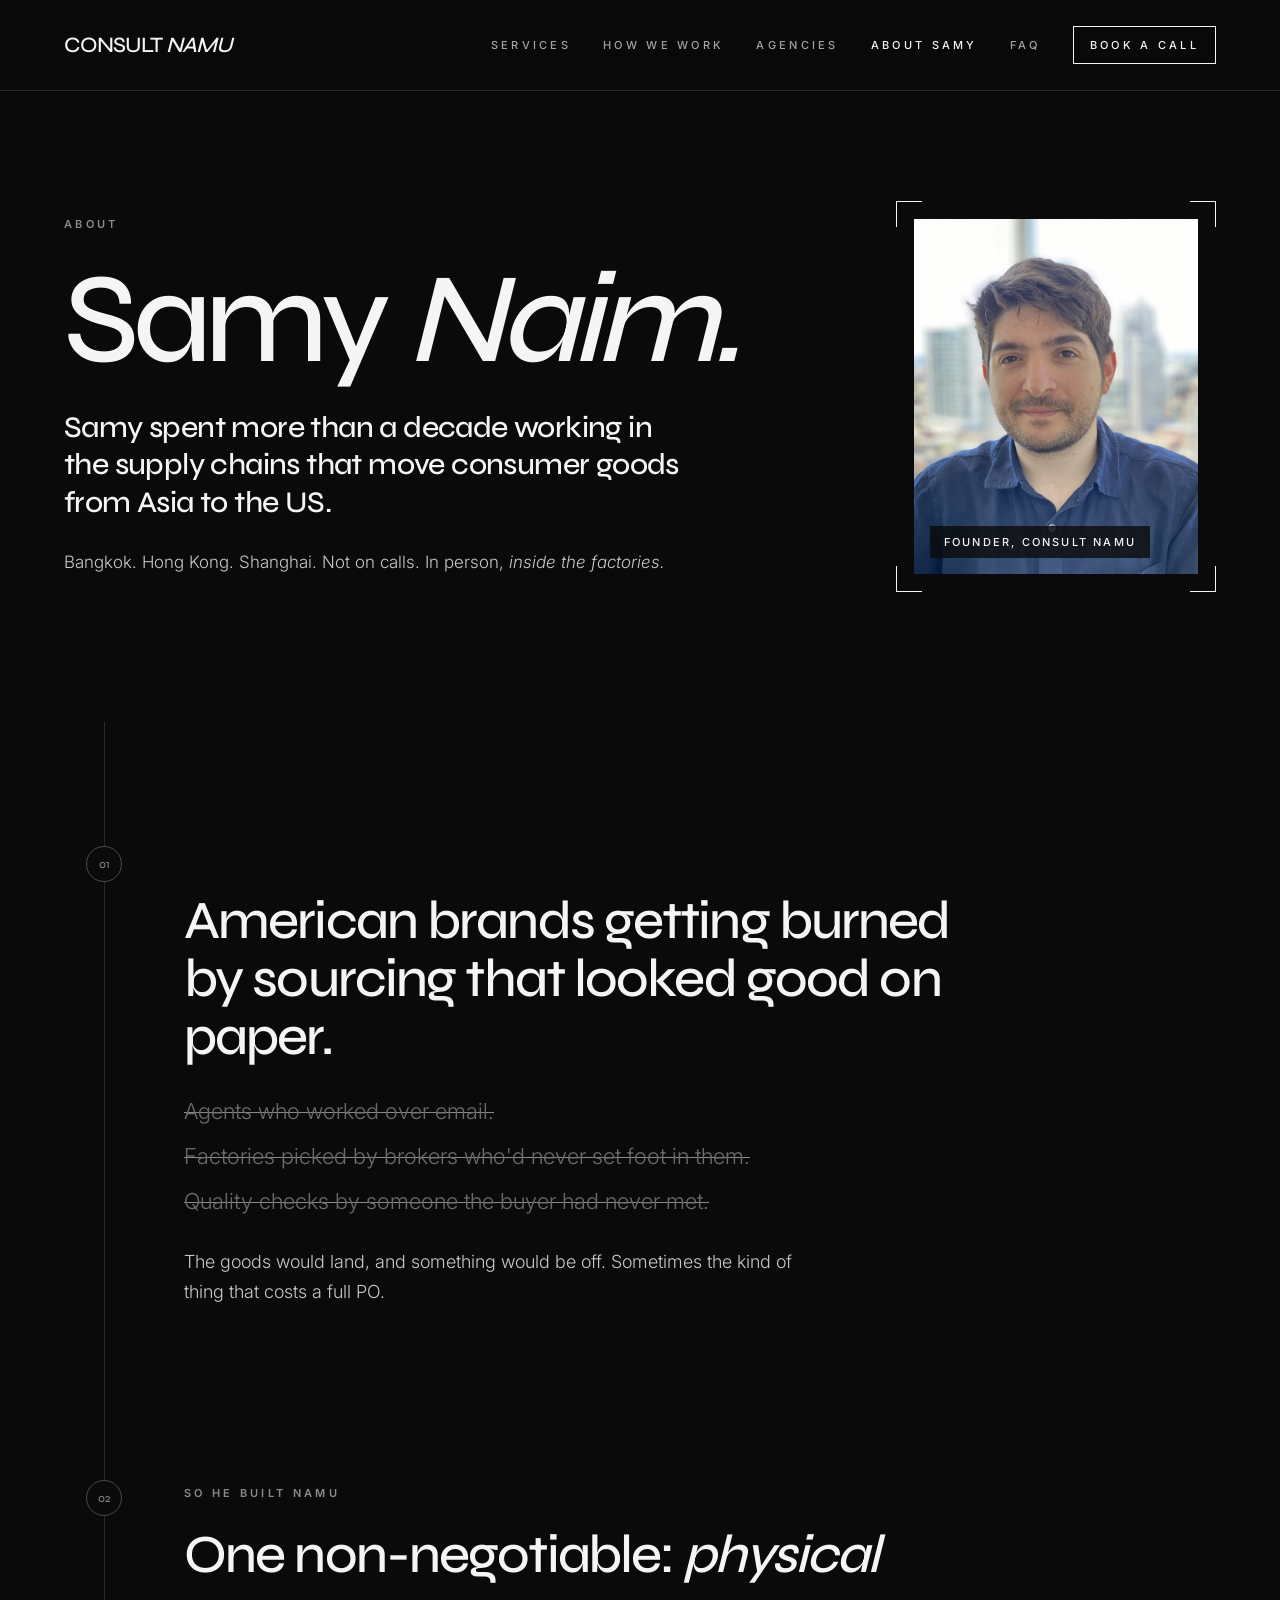
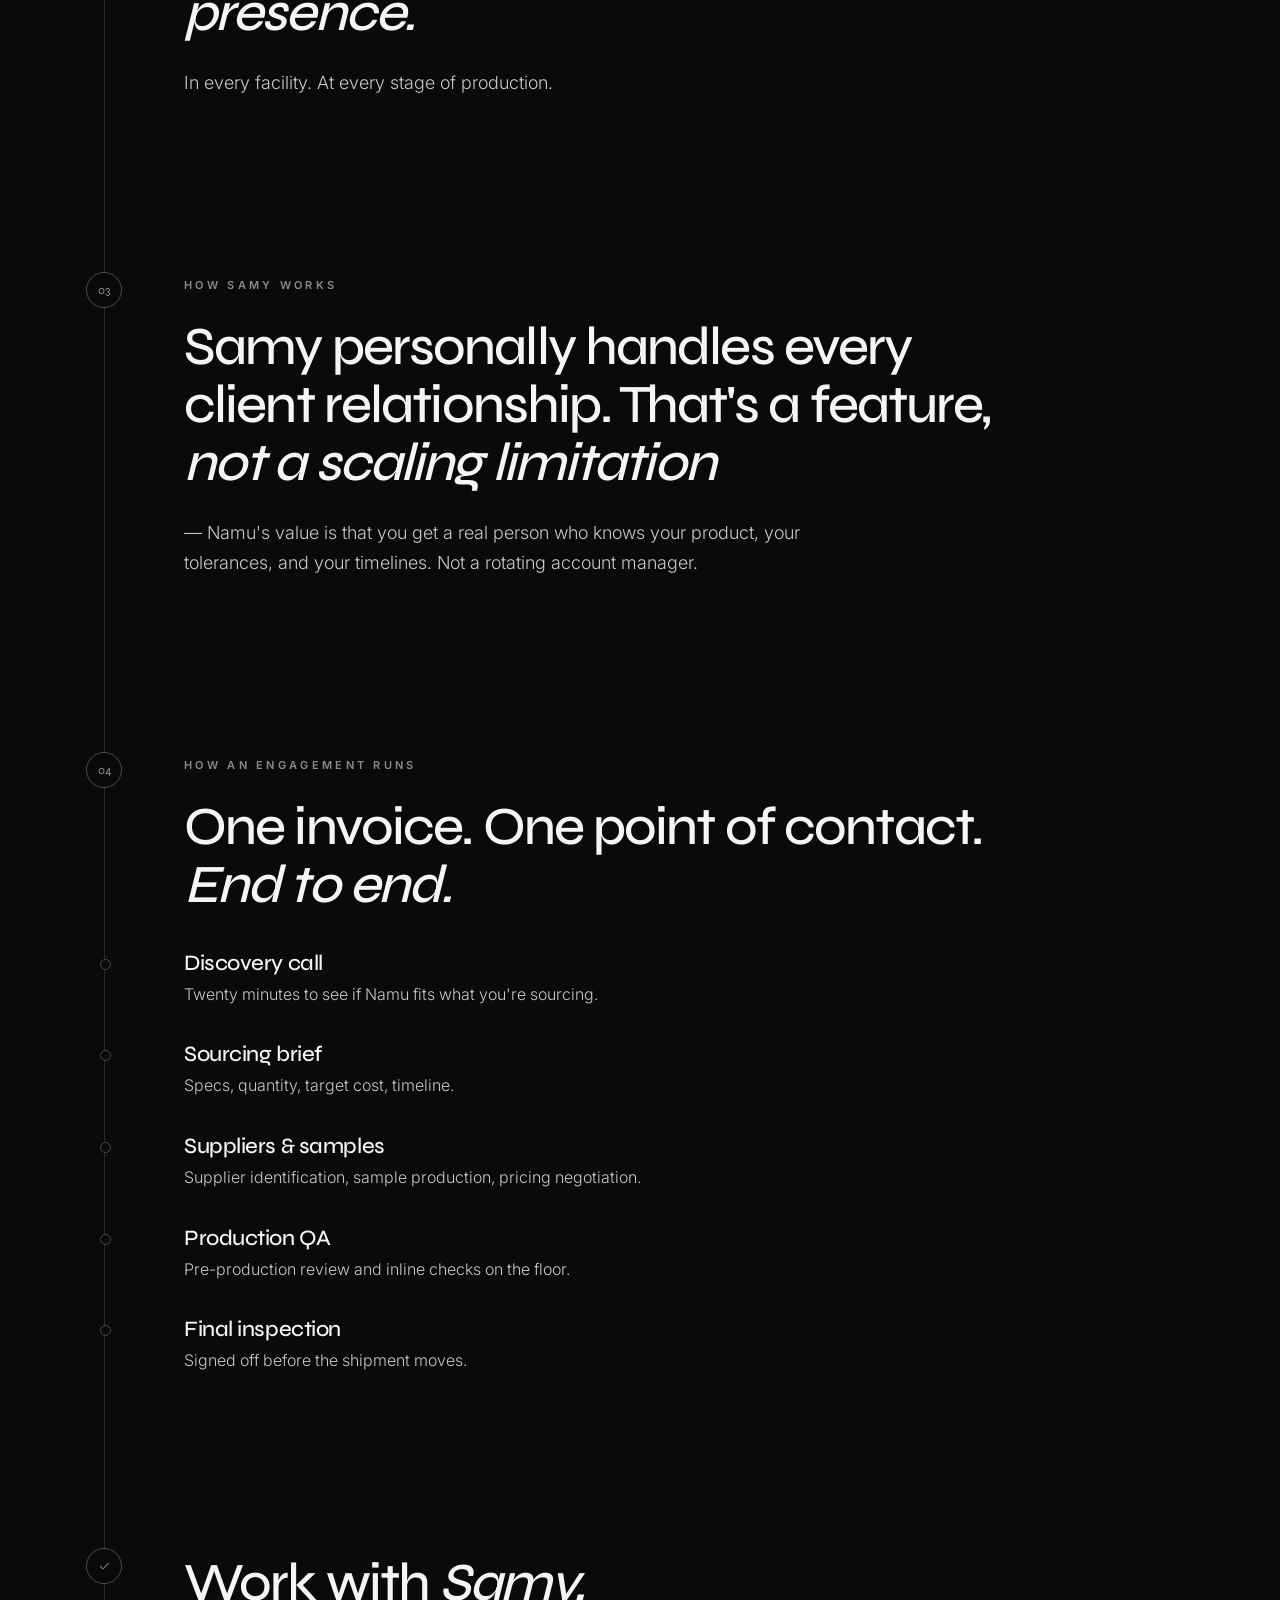
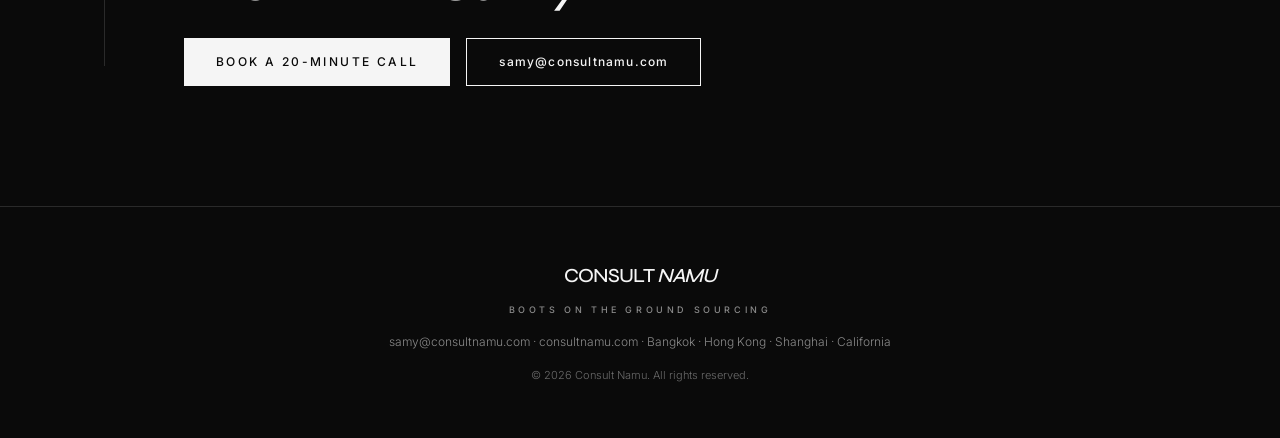
==== about.html @ dca49c27 "preview build from bcb2b54" ====
<!doctype html>
<html lang="en">
<head>
  <meta charset="utf-8">
  <meta name="viewport" content="width=device-width, initial-scale=1.0">
  <title>About Samy Naim | Consult Namu</title>
  <meta name="description" content="Samy Naim spent more than a decade in the supply chains that move consumer goods from Asia to the US. Meet the founder of Consult Namu.">
  <link rel="canonical" href="https://consultnamu.com/about.html">
  <meta name="robots" content="noindex, nofollow">
  <meta name="theme-color" content="#0A0A0A">
  <meta name="author" content="Consult Namu">

  <!-- Icons -->
  <link rel="icon" type="image/png" sizes="512x512" href="assets/favicon.png">
  <link rel="apple-touch-icon" href="assets/favicon.png">

  <!-- Social share preview (Facebook, LinkedIn, LINE, WhatsApp, X) -->
  <meta property="og:site_name" content="Consult Namu">
  <meta property="og:type" content="profile">
  <meta property="og:url" content="https://consultnamu.com/about.html">
  <meta property="og:title" content="About Samy Naim | Consult Namu">
  <meta property="og:description" content="Samy Naim spent more than a decade in the supply chains that move consumer goods from Asia to the US. Meet the founder of Consult Namu.">
  <meta property="og:image" content="https://consultnamu.com/assets/social-cover.png">
  <meta property="og:image:width" content="1200">
  <meta property="og:image:height" content="630">
  <meta property="og:image:alt" content="Consult Namu — boots on the ground sourcing">
  <meta property="og:locale" content="en_US">
  <meta name="twitter:card" content="summary_large_image">
  <meta name="twitter:title" content="About Samy Naim | Consult Namu">
  <meta name="twitter:description" content="Samy Naim spent more than a decade in the supply chains that move consumer goods from Asia to the US. Meet the founder of Consult Namu.">
  <meta name="twitter:image" content="https://consultnamu.com/assets/social-cover.png">

  <!-- Structured data for Google -->
  <script type="application/ld+json">
{
  "@context": "https://schema.org",
  "@graph": [
    {
      "@type": "Person",
      "@id": "https://consultnamu.com/about.html#samy",
      "name": "Samy Naim",
      "jobTitle": "Managing Director",
      "worksFor": {
        "@id": "https://consultnamu.com/#org"
      },
      "image": "https://consultnamu.com/assets/samy.jpeg",
      "email": "samy@consultnamu.com",
      "url": "https://consultnamu.com/about.html"
    },
    {
      "@type": "AboutPage",
      "url": "https://consultnamu.com/about.html",
      "name": "About Samy | Consult Namu",
      "mainEntity": {
        "@id": "https://consultnamu.com/about.html#samy"
      },
      "isPartOf": {
        "@id": "https://consultnamu.com/#site"
      }
    },
    {
      "@type": "BreadcrumbList",
      "itemListElement": [
        {
          "@type": "ListItem",
          "position": 1,
          "name": "Home",
          "item": "https://consultnamu.com/"
        },
        {
          "@type": "ListItem",
          "position": 2,
          "name": "About",
          "item": "https://consultnamu.com/about.html"
        }
      ]
    }
  ]
}
  </script>

  <!-- Brand fonts: Syne + Inter -->
  <link rel="preconnect" href="https://fonts.googleapis.com">
  <link rel="preconnect" href="https://fonts.gstatic.com" crossorigin>
  <link href="https://fonts.googleapis.com/css2?family=Inter:wght@300;400;500;600&family=Syne:wght@400;500;600;700&display=swap" rel="stylesheet">

  <link rel="stylesheet" href="styles.css?v=bcb2b54">
  <script>document.documentElement.classList.add("js")</script>
</head>
<body>

<!-- ===================== HEADER ===================== -->
<header class="header">
  <div class="wrap">
    <a href="index.html" class="wordmark">CONSULT <em>NAMU</em></a>
    <button class="nav-toggle" aria-expanded="false" aria-controls="mainNav" aria-label="Open menu"><span></span><span></span></button>
    <nav class="nav" id="mainNav" aria-label="Main">
      <a href="index.html#services">Services</a>
      <a href="how-we-work.html">How we work</a>
      <a href="index.html#agencies">Agencies</a>
      <a href="about.html" aria-current="page">About Samy</a>
      <a href="how-we-work.html#faq">FAQ</a>
      <a href="mailto:samy@consultnamu.com?subject=Call%20request" class="nav-cta">Book a call</a>
    </nav>
  </div>
</header>

<main>

<!-- ===================== WHO ===================== -->
<section class="wrap ab-hero">
  <div class="ab-hero-text">
    <div class="label reveal">About</div>
    <h1 class="ab-name reveal">Samy <em>Naim.</em></h1>
    <p class="ab-lede reveal">Samy spent more than a decade working in the supply chains that move consumer goods from Asia to the US.</p>
    <p class="ab-note reveal">Bangkok. Hong Kong. Shanghai. Not on calls. In person, <em>inside the factories.</em></p>
  </div>
  <figure class="ab-photo reveal">
    <i class="vf tl"></i><i class="vf tr"></i><i class="vf bl"></i><i class="vf br"></i>
    <img src="assets/samy.jpeg" alt="Samy, founder of Consult Namu">
    <figcaption>Founder, Consult Namu</figcaption>
  </figure>
</section>

<!-- ===================== THE STORY =====================
     One line runs down the page like a shipping route.
     Each chapter is a stop on it; the line fills as you scroll. -->
<div class="wrap story" id="story">
  <div class="story-line" aria-hidden="true"></div>

  <!-- 01 -->
  <article class="chapter">
    <span class="stop" aria-hidden="true">01</span>
    <div class="label reveal">What he kept seeing</div>
    <p class="ch-lead reveal">American brands getting burned by sourcing that looked good on paper.</p>
    <ul class="strike-list">
      <li class="reveal"><span>Agents who worked over email.</span></li>
      <li class="reveal"><span>Factories picked by brokers who'd never set foot in them.</span></li>
      <li class="reveal"><span>Quality checks by someone the buyer had never met.</span></li>
    </ul>
    <p class="ch-text reveal">The goods would land, and something would be off. Sometimes the kind of thing that costs a full PO.</p>
  </article>

  <!-- 02 -->
  <article class="chapter">
    <span class="stop" aria-hidden="true">02</span>
    <div class="label reveal">So he built Namu</div>
    <p class="ch-lead reveal">One non-negotiable: <em>physical presence.</em></p>
    <p class="ch-text reveal">In every facility. At every stage of production.</p>
  </article>

  <!-- 03: keep this wording exactly as written -->
  <article class="chapter">
    <span class="stop" aria-hidden="true">03</span>
    <div class="label reveal">How Samy works</div>
    <p class="ch-lead reveal">Samy personally handles every client relationship. That's a feature, <em>not a scaling limitation</em></p>
    <p class="ch-text reveal">— Namu's value is that you get a real person who knows your product, your tolerances, and your timelines. Not a rotating account manager.</p>
  </article>

  <!-- 04 -->
  <article class="chapter">
    <span class="stop" aria-hidden="true">04</span>
    <div class="label reveal">How an engagement runs</div>
    <p class="ch-lead reveal">One invoice. One point of contact. <em>End to end.</em></p>
    <ol class="mini-stops">
      <li class="reveal"><h3>Discovery call</h3><p>Twenty minutes to see if Namu fits what you're sourcing.</p></li>
      <li class="reveal"><h3>Sourcing brief</h3><p>Specs, quantity, target cost, timeline.</p></li>
      <li class="reveal"><h3>Suppliers &amp; samples</h3><p>Supplier identification, sample production, pricing negotiation.</p></li>
      <li class="reveal"><h3>Production QA</h3><p>Pre-production review and inline checks on the floor.</p></li>
      <li class="reveal"><h3>Final inspection</h3><p>Signed off before the shipment moves.</p></li>
    </ol>
  </article>

  <!-- Last stop -->
  <article class="chapter chapter-end" id="contact">
    <span class="stop stop-end" aria-hidden="true">✓</span>
    <p class="ch-lead reveal">Work with <em>Samy.</em></p>
    <div class="buttons reveal">
      <a href="mailto:samy@consultnamu.com?subject=Call%20request%20(About%20page)" class="btn btn-solid">Book a 20-minute call</a>
      <a href="mailto:samy@consultnamu.com?subject=Website%20inquiry" class="btn btn-outline btn-email">samy@consultnamu.com</a>
    </div>
  </article>
</div>

</main>

<!-- ===================== FOOTER ===================== -->
<footer class="footer">
  <div class="wrap">
    <div class="wordmark">CONSULT <em>NAMU</em></div>
    <div class="tagline">Boots on the ground sourcing</div>
    <div class="info">samy@consultnamu.com · consultnamu.com · Bangkok · Hong Kong · Shanghai · California</div>
    <div class="copy">© 2026 Consult Namu. All rights reserved.</div>
  </div>
</footer>

<script src="interactions.js?v=bcb2b54" defer></script>
<script>
(function(){var b=document.querySelector('.nav-toggle'),h=document.querySelector('.header');if(!b)return;
b.addEventListener('click',function(){var o=h.classList.toggle('menu-open');b.setAttribute('aria-expanded',o);b.setAttribute('aria-label',o?'Close menu':'Open menu');document.body.style.overflow=o?'hidden':'';});
document.querySelectorAll('#mainNav a').forEach(function(a){a.addEventListener('click',function(){h.classList.remove('menu-open');document.body.style.overflow='';});});})();
</script>
</body>
</html>
---- styles.css ----
/* =========================================================
   CONSULT NAMU — shared styles for index.html and about.html
   Colors and fonts are the brand. Please don't change them.
   ========================================================= */

/* ---------- Brand colors ---------- */
:root {
  --black: #0A0A0A;      /* page background */
  --white: #F5F5F5;      /* headings, buttons */
  --body: #C8C8C8;       /* paragraph text */
  --muted: #8A8A8A;      /* small labels */
  --faint: #6B6B6B;      /* numbers, placeholders */
  --line: #2A2A2A;       /* thin divider lines */
  --max: 1200px;         /* content width */
}

/* ---------- Base ---------- */
* { box-sizing: border-box; }
html { scroll-behavior: smooth; }
body { margin: 0; background: var(--black); color: var(--white); font-family: 'Inter', sans-serif; font-weight: 300; -webkit-font-smoothing: antialiased; }
a { color: var(--white); }
img { max-width: 100%; display: block; }
h1, h2, h3 { margin: 0; font-family: 'Syne', sans-serif; font-weight: 500; }
p { margin: 0; }

.wrap { max-width: var(--max); margin: 0 auto; padding-left: 24px; padding-right: 24px; }
.section { border-top: 1px solid var(--line); }
section[id] { scroll-margin-top: 90px; }

.label { font-size: 11px; font-weight: 600; letter-spacing: 0.3em; text-transform: uppercase; color: var(--muted); }
.h2 { font-size: clamp(32px, 4vw, 52px); line-height: 1.1; letter-spacing: -0.03em; }
.h2-sm { font-size: clamp(28px, 3vw, 40px); line-height: 1.1; letter-spacing: -0.03em; }
.text { font-size: 17px; line-height: 1.7; color: var(--body); }

/* Fade-in on scroll (only when JavaScript runs) */
.js .reveal { opacity: 0; transform: translateY(24px); transition: opacity .8s ease, transform .8s cubic-bezier(.2,.7,.2,1); }
.js .reveal.in { opacity: 1; transform: none; }

/* ---------- Wordmark: CONSULT NAMU (NAMU in italics) ---------- */
.wordmark { font-family: 'Syne', sans-serif; font-weight: 500; font-size: 22px; letter-spacing: -0.05em; text-decoration: none; color: var(--white); }

/* ---------- Header (stays on top, hides while scrolling down) ---------- */
.header { position: sticky; top: 0; z-index: 50; border-bottom: 1px solid var(--line); background: rgba(10,10,10,.82); -webkit-backdrop-filter: blur(12px); backdrop-filter: blur(12px); transition: transform .35s ease; }
.header.hide { transform: translateY(-100%); }
.header .wrap { padding-top: 26px; padding-bottom: 26px; display: flex; flex-wrap: wrap; align-items: center; justify-content: space-between; gap: 20px; }
.nav { display: flex; flex-wrap: wrap; gap: 32px; }
.nav a { font-size: 11px; font-weight: 500; letter-spacing: 0.3em; text-transform: uppercase; text-decoration: none; color: #A3A3A3; }
.nav a:hover, .nav a[aria-current="page"] { color: var(--white); }

/* ---------- Buttons ---------- */
.buttons { display: flex; flex-wrap: wrap; gap: 16px; }
.btn { display: inline-flex; align-items: center; justify-content: center; min-height: 48px; padding: 0 32px; font-size: 12px; font-weight: 500; letter-spacing: 0.2em; text-transform: uppercase; text-decoration: none; transition: opacity .2s, background .2s, color .2s; }
.btn:hover { opacity: .85; }
.btn-solid { background: var(--white); color: var(--black); }
.btn-outline { border: 1px solid var(--white); color: var(--white); }
.btn-email { letter-spacing: 0.1em; text-transform: none; }

/* =========================================================
   HOMEPAGE
   ========================================================= */

/* ---------- 1. Hero + 3D globe (globe.js) ---------- */
.hero { position: relative; overflow: hidden; min-height: calc(100svh - 82px); display: flex; }
.hero-inner { position: relative; z-index: 1; width: 100%; display: flex; flex-direction: column; justify-content: center; padding-top: 80px; padding-bottom: 48px; pointer-events: none; }
.hero-inner a { pointer-events: auto; }
.hero-text { max-width: 560px; display: flex; flex-direction: column; gap: 28px; margin: auto 0; }
.hero h1 { font-size: clamp(52px, 7vw, 100px); line-height: .98; letter-spacing: -0.045em; }
.hero p { font-size: 18px; line-height: 1.6; color: var(--body); max-width: 460px; }
.route { margin-top: 48px; font-size: 11px; font-weight: 500; letter-spacing: .25em; text-transform: uppercase; color: var(--muted); }
.route span { color: var(--faint); padding: 0 6px; }
.route b { font-weight: inherit; white-space: nowrap; }

.globe { position: absolute; top: 50%; right: -6vw; width: min(64vw, 900px); aspect-ratio: 1; transform: translateY(-50%); cursor: grab; opacity: 0; transition: opacity 1.4s ease .2s; }
.globe.ready { opacity: 1; }
.globe.grabbing { cursor: grabbing; }
.globe canvas { width: 100% !important; height: 100% !important; display: block; }
.globe-labels { position: absolute; inset: 0; pointer-events: none; }
.globe-labels span.at-l { padding: 0 12px 0 0; }
.globe-labels span.at-t, .globe-labels span.at-b { padding: 0; }
.globe-labels span { position: absolute; left: 0; top: 0; padding: 0 0 0 12px; margin-top: -6px; font-size: 10px; font-weight: 500; letter-spacing: .22em; text-transform: uppercase; color: var(--white); white-space: nowrap; transition: opacity .4s; }

.hero .label { color: var(--muted); }
.hero-founder { display: flex; align-items: center; gap: 14px; max-width: 470px; text-decoration: none; color: var(--body); font-size: 14px; line-height: 1.5; pointer-events: auto; }
.hero-founder img { width: 40px; height: 40px; flex: 0 0 40px; border-radius: 50%; object-fit: cover; border: 1px solid var(--line); }
.hero-founder b { color: var(--white); font-weight: 500; }
.hero-founder:hover b { text-decoration: underline; text-underline-offset: 3px; }
.engage-more { align-self: flex-start; padding-bottom: 4px; border-bottom: 1px solid var(--white); font-size: 12px; font-weight: 500; letter-spacing: .2em; text-transform: uppercase; text-decoration: none; }
.engage-more:hover { opacity: .8; }

/* ---------- 2. How we work + drag to compare ---------- */
.how { padding-top: 140px; padding-bottom: 160px; display: flex; flex-wrap: wrap; gap: 72px; align-items: center; }
.how-text { flex: 1 1 440px; min-width: 0; display: flex; flex-direction: column; gap: 32px; }
.visit { list-style: none; margin: 0; padding: 0; border-top: 1px solid var(--line); }
.visit li { display: flex; gap: 24px; padding: 20px 0; border-bottom: 1px solid var(--line); }
.visit .num { flex: 0 0 28px; font-family: 'Syne', sans-serif; font-size: 14px; color: var(--faint); padding-top: 4px; }
.visit h3 { font-size: 20px; letter-spacing: -0.02em; margin-bottom: 4px; }
.visit p { font-size: 15px; color: var(--body); }
.founder { display: flex; align-items: center; gap: 14px; align-self: flex-start; padding: 10px 22px 10px 10px; border: 1px solid var(--line); border-radius: 999px; text-decoration: none; transition: border-color .2s; }
.founder:hover { border-color: var(--white); }
.founder img { width: 52px; height: 52px; border-radius: 50%; object-fit: cover; }
.founder span { display: flex; flex-direction: column; gap: 2px; font-size: 13px; color: var(--muted); }
.founder strong { font-weight: 500; font-size: 15px; color: var(--white); }

.compare { --pos: 50%; position: relative; flex: 1 1 400px; max-width: 480px; margin: 0 auto 48px; aspect-ratio: 400 / 440; border: 1px solid var(--line); background: #111; user-select: none; touch-action: pan-y; }
.compare-layer { position: absolute; inset: 0; }
.compare-layer svg { width: 100%; height: 100%; display: block; }
.compare-good { background: #141414; clip-path: inset(0 calc(100% - var(--pos)) 0 0); }
.compare-bad { background: #101010; }
.compare .flag { fill: none; stroke: var(--white); stroke-width: 1.2; stroke-dasharray: 4 5; opacity: .85; }
.compare .flag-txt { font-family: Inter, sans-serif; font-size: 10px; font-weight: 600; letter-spacing: 2.5px; fill: var(--white); }
.compare-tag { position: absolute; top: 16px; padding: 8px 10px; font-size: 10px; font-weight: 600; letter-spacing: .22em; text-transform: uppercase; white-space: nowrap; }
.compare-tag.left { left: 16px; background: var(--white); color: var(--black); }
.compare-tag.right { right: 16px; border: 1px dashed var(--muted); color: var(--muted); background: rgba(10,10,10,.75); }
.compare-handle { position: absolute; top: 0; bottom: 0; left: var(--pos); width: 1px; background: var(--white); pointer-events: none; }
.compare-handle span { position: absolute; top: 50%; left: 50%; width: 48px; height: 48px; margin: -24px 0 0 -24px; border-radius: 50%; background: var(--white); color: var(--black); display: flex; align-items: center; justify-content: center; font-size: 18px; box-shadow: 0 0 0 8px rgba(245,245,245,.12); }
.compare-range { position: absolute; inset: 0; width: 100%; height: 100%; margin: 0; opacity: 0; cursor: ew-resize; }
.compare figcaption { position: absolute; top: 100%; left: 0; right: 0; margin-top: 14px; font-size: 13px; color: var(--muted); text-align: center; }


/* ---------- Drag to compare: inspection animation ---------- */
.compare-spec { max-width: 560px; background: #0E0E0E; }
.compare-spec .fx{opacity:0;transform-box:fill-box;transform-origin:center;transform:scale(.7);transition:opacity .35s ease,transform .5s cubic-bezier(.2,1.5,.4,1);transition-delay:var(--d)}
.compare-spec.play .fx{opacity:1;transform:none}
.compare-spec .stamp{opacity:0;transform-box:fill-box;transform-origin:center}
.compare-spec.play .stamp{animation:stampIn .45s cubic-bezier(.3,1.6,.5,1) var(--d) both}
@keyframes stampIn{0%{opacity:0;transform:scale(2.2)}60%{opacity:1}100%{opacity:1;transform:scale(1)}}
.compare-spec .scan{opacity:0}
.compare-spec.play .compare-bad .scan{animation:scan 2s cubic-bezier(.45,0,.55,1) .3s both}
@keyframes scan{0%{opacity:1;transform:translateY(0)}92%{opacity:1;transform:translateY(212px)}100%{opacity:0;transform:translateY(212px)}}
.compare-spec.gliding .compare-handle span{box-shadow:0 0 0 8px rgba(245,245,245,.12),0 0 0 18px rgba(245,245,245,.06)}
.compare figcaption .replay{background:none;border:0;padding:0 0 0 8px;color:#bbb;font:inherit;cursor:pointer;text-decoration:underline;text-underline-offset:3px}
.compare figcaption .replay:hover{color:#fff}
@media (prefers-reduced-motion: reduce){.compare-spec .fx,.compare-spec .stamp{transition:none;animation:none!important;opacity:1;transform:none}.compare-spec .scan{display:none}}

/* ---------- 3. Services: list, each icon draws itself as it scrolls in ---------- */
.svc4 { padding-top: 140px; padding-bottom: 140px; display: flex; flex-wrap: wrap; gap: 48px 72px; align-items: flex-start; }
.svc4-head { flex: 1 1 320px; min-width: 0; position: sticky; top: 110px; display: flex; flex-direction: column; gap: 24px; }
.svc4-list { flex: 2 1 560px; min-width: 0; list-style: none; margin: 0; padding: 0; border-top: 1px solid var(--line); }
.svc4-row { position: relative; display: grid; grid-template-columns: 64px 48px 1fr; grid-template-rows: auto auto; gap: 6px 0; align-items: start; padding: 30px 0; border-bottom: 1px solid var(--line); }
.svc4-row svg { grid-row: 1 / span 2; width: 40px; height: 40px; fill: none; stroke: var(--white); stroke-width: 1.1; stroke-linejoin: round; stroke-linecap: round; }
.svc4-row svg * { stroke-dasharray: 1; stroke-dashoffset: 0; }
.js .svc4-row svg * { stroke-dashoffset: 1; transition: stroke-dashoffset 1.2s cubic-bezier(.6,0,.2,1) .25s; }
.js .svc4-row.in svg * { stroke-dashoffset: 0; }
.svc4-n { grid-row: 1; font-family: 'Syne', sans-serif; font-size: 14px; color: var(--faint); padding-top: 6px; }
.svc4-row h3 { grid-column: 3; font-size: clamp(20px, 2vw, 26px); letter-spacing: -0.02em; transition: transform .35s; }
.svc4-row p { grid-column: 3; font-size: 15px; line-height: 1.65; color: var(--body); max-width: 560px; }
.svc4-row::after { content: ''; position: absolute; left: 0; bottom: -1px; height: 1px; width: 0; background: var(--white); transition: width .5s ease; }
.svc4-row:hover::after { width: 100%; }
.svc4-row:hover h3 { transform: translateX(6px); }
.svc4-row:hover .svc4-n { color: var(--white); }

/* ---------- 4. What we make: 3D product viewer (scenes.js) + projects ---------- */
.make { padding-top: 140px; padding-bottom: 140px; display: flex; flex-direction: column; gap: 56px; }
.make-head { display: flex; flex-direction: column; gap: 20px; max-width: 760px; }
.make-body { display: flex; flex-wrap: wrap; gap: 48px; align-items: stretch; }
.make-stage { position: relative; flex: 1 1 420px; min-width: 0; min-height: 460px; border: 1px solid var(--line); background: radial-gradient(ellipse 70% 60% at 50% 45%, #1A1A1A, #0B0B0B 70%); cursor: grab; }
.make-stage.grabbing { cursor: grabbing; }
.make-stage canvas { position: absolute; inset: 0; width: 100% !important; height: 100% !important; display: block; }
.make-tag { position: absolute; left: 20px; top: 20px; display: flex; flex-direction: column; gap: 6px; pointer-events: none; }
.make-tag span { font-size: 10px; font-weight: 600; letter-spacing: .3em; text-transform: uppercase; color: var(--muted); }
.make-tag b { font-family: 'Syne', sans-serif; font-weight: 500; font-size: 26px; letter-spacing: -0.02em; }
.make-hint { position: absolute; right: 20px; bottom: 18px; font-size: 10px; font-weight: 600; letter-spacing: .3em; text-transform: uppercase; color: var(--faint); pointer-events: none; }
.make-list { flex: 1 1 440px; min-width: 0; list-style: none; margin: 0; padding: 0; border-top: 1px solid var(--line); }
.make-item { width: 100%; display: grid; grid-template-columns: 1fr auto; gap: 4px 20px; padding: 18px 0 18px 18px; border: 0; border-bottom: 1px solid var(--line); background: none; color: inherit; font: inherit; text-align: left; cursor: pointer; position: relative; transition: background .3s; }
.make-item::before { content: ''; position: absolute; left: 0; top: 18px; bottom: 18px; width: 2px; background: var(--line); transition: background .3s; }
.make-item .make-k { grid-column: 1; font-size: 10px; font-weight: 600; letter-spacing: .3em; text-transform: uppercase; color: var(--faint); }
.make-item h3 { grid-column: 1; font-size: 20px; letter-spacing: -0.02em; }
.make-item p { grid-column: 1; font-size: 14px; line-height: 1.55; color: var(--muted); max-height: 0; overflow: hidden; opacity: 0; transition: max-height .4s ease, opacity .3s; }
.make-item .make-q { grid-column: 2; grid-row: 1 / span 2; align-self: center; font-size: 12px; font-weight: 500; letter-spacing: .1em; color: var(--muted); white-space: nowrap; }
.make-item.active { background: linear-gradient(90deg, rgba(245,245,245,.05), transparent 70%); }
.make-item.active::before { background: var(--white); }
.make-item.active p { max-height: 80px; opacity: 1; }
.make-item.active .make-q { color: var(--white); }
.make-item:focus-visible { outline: 2px solid var(--white); outline-offset: -2px; }

/* ---------- 4. Agencies + spec ticks ---------- */
.agency-section { background: #0E0E0E; }
.agency { padding-top: 140px; padding-bottom: 140px; display: flex; flex-direction: column; gap: 72px; }
.agency-top { display: flex; flex-wrap: wrap; gap: 64px; align-items: center; }
.agency-text { flex: 1 1 460px; min-width: 0; display: flex; flex-direction: column; align-items: flex-start; gap: 28px; }
.spec { flex: 0 1 430px; min-width: 0; margin: 0; border: 1px solid var(--line); background: var(--black); }
.spec-head { display: flex; justify-content: space-between; align-items: baseline; gap: 16px; padding: 20px 24px; border-bottom: 1px solid var(--line); }
.spec-title { white-space: nowrap; font-family: 'Syne', sans-serif; font-weight: 500; font-size: 18px; letter-spacing: -0.01em; }
.spec-tag { white-space: nowrap; font-size: 10px; font-weight: 600; letter-spacing: 0.3em; text-transform: uppercase; color: var(--muted); }
.spec-row { display: flex; justify-content: space-between; align-items: center; gap: 16px; padding: 16px 24px; border-bottom: 1px solid #1E1E1E; }
.spec-row > div { display: flex; flex-direction: column; gap: 4px; min-width: 0; }
.spec-k { font-size: 10px; font-weight: 600; letter-spacing: 0.3em; text-transform: uppercase; color: var(--faint); }
.spec-v { display: flex; align-items: center; gap: 10px; font-size: 15px; }
.chip { width: 14px; height: 14px; flex: 0 0 auto; border: 1px solid #4A4A4A; }
.spec-ok { font-size: 11px; font-weight: 500; letter-spacing: 0.2em; text-transform: uppercase; white-space: nowrap; color: var(--faint); transition: color .3s; }
.spec-ok.done { color: var(--white); animation: tick .4s ease; }
@keyframes tick { from { transform: scale(.8); opacity: 0; } to { transform: none; opacity: 1; } }
.spec figcaption { display: flex; align-items: center; gap: 10px; padding: 16px 24px; font-size: 12px; color: var(--muted); }
.spec-stamp { white-space: nowrap; padding: 4px 9px; border: 1px solid var(--faint); font-size: 10px; font-weight: 600; letter-spacing: .25em; text-transform: uppercase; color: var(--faint); transition: all .4s; }
.spec.signed .spec-stamp { border-color: var(--white); color: var(--black); background: var(--white); }
.agency-points { display: grid; grid-template-columns: repeat(auto-fit, minmax(260px, 1fr)); gap: 40px; border-top: 1px solid var(--line); padding-top: 40px; }
.agency-points h3 { font-size: 20px; letter-spacing: -0.02em; margin-bottom: 10px; }
.agency-points p { font-size: 15px; line-height: 1.6; color: var(--body); }

.agency-flow { list-style: none; margin: 0; padding: 36px 0 0; display: grid; grid-template-columns: repeat(3, 1fr); gap: 40px; position: relative; border-top: 1px solid var(--line); }
.agency-flow li { position: relative; display: flex; flex-direction: column; gap: 10px; }
.flow-node { align-self: flex-start; padding: 6px 12px; border: 1px solid #3A3A3A; border-radius: 999px; font-size: 10px; font-weight: 600; letter-spacing: .25em; text-transform: uppercase; color: var(--muted); margin-bottom: 8px; }
.agency-flow li:not(:last-child)::after { content: '→'; position: absolute; right: -28px; top: 4px; color: var(--faint); }
.agency-flow h3 { font-size: 20px; letter-spacing: -0.02em; }
.agency-flow p { font-size: 15px; line-height: 1.6; color: var(--body); }

/* ---------- 5. FAQ (open / close) ---------- */
.faq { padding-top: 140px; padding-bottom: 140px; display: flex; flex-wrap: wrap; gap: 64px; }
.faq-head { flex: 1 1 280px; min-width: 0; display: flex; flex-direction: column; gap: 20px; }
.faq-list { flex: 2 1 520px; min-width: 0; border-top: 1px solid var(--line); }
.faq-item { border-bottom: 1px solid var(--line); }
.row-btn { width: 100%; display: flex; align-items: center; justify-content: space-between; gap: 24px; padding: 28px 0; background: none; border: 0; color: inherit; font: inherit; text-align: left; cursor: pointer; }
.row-btn:focus-visible { outline: 2px solid var(--white); outline-offset: 4px; }
.row-btn h3 { font-size: 20px; letter-spacing: -0.02em; transition: transform .3s; }
.row-btn:hover h3 { transform: translateX(6px); }
.plus { position: relative; flex: 0 0 16px; height: 16px; }
.plus::before, .plus::after { content: ''; position: absolute; left: 0; top: 7.5px; width: 16px; height: 1px; background: var(--white); transition: transform .3s; }
.plus::after { transform: rotate(90deg); }
.open > .row-btn .plus::after { transform: rotate(0); }
.row-body { display: grid; grid-template-rows: 0fr; transition: grid-template-rows .4s ease; }
.row-body > p { overflow: hidden; min-height: 0; max-width: 640px; font-size: 16px; line-height: 1.65; color: var(--body); }
.row-body > p::after { content: ''; display: block; height: 28px; }
.open > .row-body { grid-template-rows: 1fr; }
html:not(.js) .row-body { grid-template-rows: 1fr; }

/* ---------- 6. Contact ---------- */
.contact { padding-top: 160px; padding-bottom: 160px; display: flex; flex-direction: column; align-items: center; text-align: center; gap: 28px; }
.contact h2 { font-size: clamp(36px, 5vw, 64px); line-height: 1.05; letter-spacing: -0.03em; }
.contact p { max-width: 520px; font-size: 17px; line-height: 1.65; color: var(--body); }
.contact .buttons { justify-content: center; }


/* ---------- Footer ---------- */
.footer { border-top: 1px solid var(--line); }
.footer .wrap { padding-top: 56px; padding-bottom: 56px; display: flex; flex-direction: column; align-items: center; gap: 16px; text-align: center; }
.footer .wordmark { font-size: 20px; }
.tagline { font-size: 9px; font-weight: 500; letter-spacing: 0.4em; text-transform: uppercase; color: var(--muted); }
.footer .info { font-size: 12px; color: var(--muted); line-height: 1.8; }
.footer .copy { font-size: 11px; color: var(--faint); }

/* =========================================================
   ABOUT PAGE
   ========================================================= */
.ab-hero { padding-top: 110px; padding-bottom: 130px; display: flex; flex-wrap: wrap; gap: 72px; align-items: center; }
.ab-hero-text { flex: 999 1 520px; min-width: 0; display: flex; flex-direction: column; gap: 28px; }
.ab-name { font-size: clamp(60px, 10vw, 140px); line-height: .95; letter-spacing: -0.05em; }
.ab-lede { font-family: 'Syne', sans-serif; font-weight: 500; font-size: clamp(22px, 2.4vw, 30px); line-height: 1.25; letter-spacing: -0.02em; max-width: 620px; }
.ab-note { font-size: 17px; line-height: 1.6; color: var(--body); }
.ab-photo { position: relative; flex: 1 1 320px; min-width: 0; max-width: 420px; margin: 0 auto; padding: 18px; }
.ab-photo img { width: 100%; aspect-ratio: 4 / 5; object-fit: cover; }
.ab-photo figcaption { position: absolute; left: 34px; bottom: 34px; padding: 9px 14px; background: rgba(10,10,10,.8); font-size: 11px; font-weight: 500; letter-spacing: .2em; text-transform: uppercase; }
.vf { position: absolute; width: 26px; height: 26px; border: 0 solid var(--white); }
.vf.tl { top: 0; left: 0; border-top-width: 1.5px; border-left-width: 1.5px; }
.vf.tr { top: 0; right: 0; border-top-width: 1.5px; border-right-width: 1.5px; }
.vf.bl { bottom: 0; left: 0; border-bottom-width: 1.5px; border-left-width: 1.5px; }
.vf.br { bottom: 0; right: 0; border-bottom-width: 1.5px; border-right-width: 1.5px; }

/* ---------- The story: one route line, chapters are stops ---------- */
.story { --gut: 120px; --lx: 40px; position: relative; padding-left: calc(var(--gut) + 24px); padding-top: 40px; padding-bottom: 120px; }
.story-line { --prog: 0; position: absolute; left: calc(24px + var(--lx)); top: 0; bottom: 140px; width: 1px; background: var(--line); }
.story-line::after { content: ''; position: absolute; inset: 0; background: var(--white); transform-origin: top; transform: scaleY(var(--prog)); }
.chapter { position: relative; max-width: 820px; padding: 90px 0; display: flex; flex-direction: column; gap: 26px; }
.stop {
  position: absolute; top: 84px; left: calc(var(--lx) - var(--gut) - 18px);
  width: 36px; height: 36px; border-radius: 50%; display: flex; align-items: center; justify-content: center;
  background: var(--black); border: 1px solid #4A4A4A; font-family: 'Syne', sans-serif; font-size: 12px; color: var(--muted);
  transition: background .4s, color .4s, border-color .4s, box-shadow .4s;
}
.chapter.lit .stop { background: var(--white); color: var(--black); border-color: var(--white); box-shadow: 0 0 0 8px rgba(245,245,245,.08); }
.ch-lead { font-family: 'Syne', sans-serif; font-weight: 500; font-size: clamp(30px, 4.2vw, 56px); line-height: 1.08; letter-spacing: -0.035em; }
.ch-text { font-size: 18px; line-height: 1.65; color: var(--body); max-width: 620px; }

/* Lines get crossed out as they scroll in */
.strike-list { list-style: none; margin: 4px 0; padding: 0; display: flex; flex-direction: column; gap: 14px; }
.strike-list span {
  font-size: clamp(18px, 1.8vw, 22px); line-height: 1.4; color: var(--white);
  background: linear-gradient(var(--muted), var(--muted)) no-repeat 0 55% / 0% 1px;
  -webkit-box-decoration-break: clone; box-decoration-break: clone;
  transition: background-size .9s cubic-bezier(.6,0,.2,1) .5s, color .6s ease .9s;
}
.strike-list li.in span, html:not(.js) .strike-list span { background-size: 100% 1px; color: var(--faint); }

/* Engagement steps: small stops on the same line */
.mini-stops { list-style: none; margin: 10px 0 0; padding: 0; display: flex; flex-direction: column; gap: 34px; }
.mini-stops li { position: relative; display: flex; flex-direction: column; gap: 6px; }
.mini-stops li::before { content: ''; position: absolute; top: 9px; left: calc(var(--lx) - var(--gut) - 4.5px); width: 9px; height: 9px; border-radius: 50%; background: var(--black); border: 1px solid #4A4A4A; transition: background .3s, border-color .3s; }
.mini-stops li.lit::before { background: var(--white); border-color: var(--white); }
.mini-stops h3 { font-size: 22px; letter-spacing: -0.02em; }
.mini-stops p { font-size: 16px; line-height: 1.6; color: var(--body); }
.chapter-end { padding-bottom: 0; }
.stop-end { font-family: 'Inter', sans-serif; font-size: 14px; }

/* =========================================================
   HOW WE WORK PAGE
   ========================================================= */
.hw-hero-wrap { position: relative; overflow: hidden; min-height: calc(88svh - 78px); display: flex; align-items: flex-end; border-bottom: 1px solid var(--line); }
.hw-hero-bg { position: absolute; inset: 0; background: url(assets/how-hero.jpg) 60% 30% / cover no-repeat; opacity: .55; /* photo strength: raise for a clearer photo, lower for a softer one */  transform: scale(1.06); animation: hw-drift 24s ease-in-out infinite alternate; }
.hw-hero-bg::after { content: ''; position: absolute; inset: 0; background: linear-gradient(180deg, rgba(10,10,10,0) 55%, #0A0A0A 100%), rgba(10,10,10,.62); /* full color photo under a black layer: change .62 to make it lighter or darker */ }
@keyframes hw-drift { to { transform: scale(1.14) translate(-1.5%, -1%); } }
@media (min-width: 901px) {
  /* Desktop: photo sits on the right, fading into black behind the headline */
  .hw-hero-bg { left: 30%; background-position: 50% 0%; background-size: 100% auto; }
  .hw-hero-bg::after { background: linear-gradient(90deg, #0A0A0A 0%, rgba(10,10,10,.7) 25%, rgba(10,10,10,.3) 60%, rgba(10,10,10,.4) 100%), linear-gradient(180deg, rgba(10,10,10,0) 42%, rgba(10,10,10,.85) 72%, #0A0A0A 88%); }
}
.hw-hero { position: relative; z-index: 1; width: 100%; padding-top: 140px; padding-bottom: 96px; display: flex; flex-direction: column; gap: 26px; }
.hw-title { font-size: clamp(42px, 6.4vw, 92px); line-height: 1; letter-spacing: -0.045em; max-width: 1100px; }
.hw-lede { font-size: 19px; line-height: 1.55; color: var(--body); max-width: 640px; }
.hw-block { padding-top: 130px; padding-bottom: 130px; display: flex; flex-direction: column; gap: 48px; }
.hw-head { display: flex; flex-direction: column; gap: 20px; max-width: 820px; }

/* Stage bar: stays on screen and fills as you scroll */
.hw-track { --p: 0; position: sticky; top: 0; z-index: 5; transition: top .35s ease; list-style: none; margin: 0; padding: 18px 0 16px; display: grid; grid-template-columns: repeat(5, 1fr); background: rgba(10,10,10,.92); -webkit-backdrop-filter: blur(10px); backdrop-filter: blur(10px); }
.header:not(.hide) ~ main .hw-track { top: 78px; }
.hw-track::before, .hw-track::after { content: ''; position: absolute; left: 0; right: 0; bottom: 0; height: 2px; background: var(--line); }
.hw-track::after { background: var(--white); transform-origin: left; transform: scaleX(var(--p)); transition: transform .15s linear; }
.hw-track a { display: flex; flex-direction: column; gap: 4px; text-decoration: none; color: var(--faint); font-size: 11px; font-weight: 500; letter-spacing: .16em; text-transform: uppercase; transition: color .3s; }
.hw-track b { font-family: 'Syne', sans-serif; font-weight: 500; font-size: 18px; letter-spacing: 0; transition: color .3s; }
.hw-track li.on a { color: var(--muted); }
.hw-track li.now a, .hw-track li.now b { color: var(--white); }

.hw-steps { list-style: none; margin: 0; padding: 0; }
.hw-step { display: grid; grid-template-columns: 120px minmax(0, 1fr) minmax(0, 340px); gap: 24px 48px; padding: 56px 0; border-bottom: 1px solid var(--line); align-items: start; opacity: .45; transition: opacity .4s; }
.hw-step.now { opacity: 1; }
.no-js .hw-step, html:not(.js) .hw-step { opacity: 1; }
.hw-n { font-family: 'Syne', sans-serif; font-weight: 500; font-size: clamp(56px, 7vw, 96px); line-height: .85; letter-spacing: -0.05em; color: transparent; -webkit-text-stroke: 1px #4A4A4A; transition: color .4s, -webkit-text-stroke-color .4s; }
.hw-step.now .hw-n { color: var(--white); -webkit-text-stroke-color: var(--white); }
.hw-step-body { display: flex; flex-direction: column; gap: 12px; }
.hw-step-body h3 { font-size: clamp(24px, 2.6vw, 34px); letter-spacing: -0.025em; }
.hw-step-body p { font-size: 16px; line-height: 1.65; color: var(--body); max-width: 520px; }
.hw-get { margin: 0; padding: 18px 20px; border: 1px solid var(--line); background: #0E0E0E; font-size: 15px; line-height: 1.55; display: flex; flex-direction: column; gap: 8px; transition: border-color .4s, background .4s; }
.hw-get span { font-size: 10px; font-weight: 600; letter-spacing: .3em; text-transform: uppercase; color: var(--faint); }
.hw-step.now .hw-get { border-color: #5A5A5A; background: #121212; }

/* From the floor */
.hw-floor { background: #0C0C0C; }
.hw-split { flex-direction: row; flex-wrap: wrap; gap: 64px; align-items: center; }
.hw-split-text { flex: 1 1 440px; min-width: 0; display: flex; flex-direction: column; gap: 28px; }
.hw-receive { list-style: none; margin: 0; padding: 0; display: flex; flex-direction: column; gap: 22px; }
.hw-receive li { display: flex; gap: 18px; align-items: flex-start; }
.hw-receive h3 { font-size: 20px; letter-spacing: -0.02em; margin-bottom: 4px; }
.hw-receive p { font-size: 15px; line-height: 1.6; color: var(--body); }
.rec-ico { flex: 0 0 44px; height: 44px; border: 1px solid #3A3A3A; position: relative; }
.rec-photo::before { content: ''; position: absolute; inset: 12px 10px; border: 1.2px solid var(--white); border-radius: 2px; }
.rec-photo::after { content: ''; position: absolute; left: 50%; top: 50%; width: 8px; height: 8px; margin: -4px; border: 1.2px solid var(--white); border-radius: 50%; }
.rec-video::before { content: ''; position: absolute; left: 17px; top: 13px; border-left: 13px solid var(--white); border-top: 9px solid transparent; border-bottom: 9px solid transparent; }
.rec-report::before { content: ''; position: absolute; inset: 9px 12px; border: 1.2px solid var(--white); background: repeating-linear-gradient(transparent 0 5px, rgba(245,245,245,.6) 5px 6px) 4px 6px / calc(100% - 8px) calc(100% - 10px) no-repeat; }
.hw-report { position: relative; flex: 0 1 460px; }
.hw-rec { position: absolute; right: 0; top: -30px; display: flex; align-items: center; gap: 8px; font-size: 10px; font-weight: 600; letter-spacing: .25em; color: var(--muted); }
.hw-rec i { width: 8px; height: 8px; border-radius: 50%; background: #FF6A55; animation: rec 1.4s ease-in-out infinite; }
@keyframes rec { 50% { opacity: .2; } }

/* Finishes: tags with a small live swatch */
.hw-chips-block { display: flex; flex-direction: column; gap: 16px; }
.hw-chips { list-style: none; margin: 0; padding: 0; display: grid; grid-template-columns: repeat(auto-fill, minmax(230px, 1fr)); gap: 10px; }
.hw-chips li { min-width: 0; display: flex; align-items: center; gap: 12px; min-height: 48px; padding: 9px 16px 9px 10px; border: 1px solid #333; font-size: 14px; color: var(--body); transition: border-color .25s, color .25s; cursor: default; }
.hw-chips li.hw-more { padding-left: 16px; border-style: dashed; color: var(--muted); }
.hw-chips li span { min-width: 0; overflow-wrap: anywhere; line-height: 1.35; }
.chip-fx:hover, .chip-fx.tap { border-color: var(--white); color: var(--white); }
.chip-fx i { position: relative; flex: 0 0 22px; height: 22px; border-radius: 3px; background: #222; overflow: hidden; isolation: isolate; -webkit-mask-image: -webkit-radial-gradient(white, black); mask-image: radial-gradient(white, black); }
.chip-fx i::after { content: ''; position: absolute; inset: 0; background: linear-gradient(110deg, transparent 30%, rgba(255,255,255,.65) 50%, transparent 70%); transform: translateX(-120%); }
.chip-fx:hover i::after, .chip-fx.tap i::after { animation: sheen .9s ease; }
@keyframes sheen { to { transform: translateX(120%); } }
[data-fx="foil"] i { background: linear-gradient(135deg, #8C6A2E, #E9CF8A 45%, #A7A9AC 55%, #E8E8E8); }
[data-fx="emboss"] i { background: #1C1C1C; box-shadow: inset 2px 2px 3px rgba(255,255,255,.18), inset -2px -2px 3px rgba(0,0,0,.8); }
[data-fx="uv"] i { background: radial-gradient(circle at 50% 50%, #3a3a3a 0 5px, #151515 6px); }
[data-fx="soft"] i { background: #2C2C2C; }
[data-fx="lam"] i { background: linear-gradient(90deg, #2A2A2A 50%, #5A5A5A 50%); }
[data-fx="pantone"] i { background: conic-gradient(#1F2D5C 0 25%, #C8102E 0 50%, #F2A900 0 75%, #00843D 0); }
[data-fx="offset"] i { background: radial-gradient(#00AEEF 30%, transparent 32%) 0 0 / 7px 7px, radial-gradient(#EC008C 30%, transparent 32%) 3px 3px / 7px 7px, #FFF200; }
[data-fx="screen"] i { background: repeating-linear-gradient(90deg, #F5F5F5 0 3px, #1C1C1C 3px 6px); }
[data-fx="stitch"] i { background: repeating-linear-gradient(45deg, #C8C8C8 0 2px, #222 2px 5px); }
[data-fx="heat"] i { background: linear-gradient(180deg, #F5F5F5, #6B6B6B); }
[data-fx="ribbon"] i { background: linear-gradient(180deg, #1A1A1A 35%, #C9A65A 35% 65%, #1A1A1A 65%); }
[data-fx="die"] i { background: radial-gradient(circle, #0A0A0A 0 5px, #8A8A8A 6px); }
[data-fx="insert"] i { background: #3A3A3A; box-shadow: inset 0 0 0 4px #1A1A1A, inset 0 0 0 5px #6B6B6B; }
[data-fx="thermo"] i { background: linear-gradient(90deg, #8FB8FF, #FF9EC4); background-size: 200% 100%; animation: thermo 3s ease-in-out infinite alternate; }
@keyframes thermo { to { background-position: 100% 0; } }
[data-fx="paper"] i { background: #D9D2C5; }
[data-fx="textile"] i { background: repeating-linear-gradient(0deg, #6B6B6B 0 2px, #3A3A3A 2px 4px), #3A3A3A; background-blend-mode: multiply; }
[data-fx="glass"] i { background: linear-gradient(135deg, rgba(255,255,255,.55), rgba(255,255,255,.08) 60%); border: 1px solid #5A5A5A; }
[data-fx="metal"] i { background: linear-gradient(135deg, #6B6B6B, #E8E8E8 50%, #7A7A7A); }
[data-fx="silicone"] i { background: #8FB8FF; border-radius: 50%; }
[data-fx="ceramic"] i { background: radial-gradient(circle at 35% 30%, #FFFFFF, #CFC8BB 60%); border-radius: 50% 50% 40% 40%; }

@media (max-width: 900px) {
  .hw-step { grid-template-columns: 72px minmax(0, 1fr); }
  .hw-get { grid-column: 2; }
  .hw-track a { font-size: 9px; letter-spacing: .1em; }
}
@media (max-width: 640px) {
  .hw-chips { grid-template-columns: repeat(2, minmax(0, 1fr)); gap: 8px; }
  .hw-chips li { font-size: 13px; padding: 8px 10px; gap: 10px; }
  .hw-hero { padding-top: 120px; padding-bottom: 64px; }
  .hw-hero-wrap { min-height: 0; }
  .hw-hero-bg { background-position: 66% 30%; }
  .hw-block { padding-top: 90px; padding-bottom: 90px; gap: 36px; }
  .hw-step { grid-template-columns: 1fr; gap: 14px; padding: 40px 0; }
  .hw-get { grid-column: 1; }
  .hw-n { font-size: 56px; }
  .hw-track a { font-size: 0; gap: 0; }
  .hw-track b { font-size: 15px; }
  .hw-rec { position: static; margin-bottom: 10px; }
}

/* =========================================================
   PHONES
   ========================================================= */
.mobile-cta { display: none; }
@media (max-width: 900px) {
  /* Hero stacks: text, then the globe in its own space, then the route */
  .hero { min-height: 0; flex-direction: column; }
  .hero-inner { display: contents; }
  .hero-text { order: 1; width: 100%; max-width: none; margin: 0; padding: 72px 24px 0; }
  .globe { order: 2; position: relative; top: auto; right: auto; width: min(100%, 560px); margin: 8px auto 0; transform: none; }
  .route { order: 3; margin: 0; padding: 0 24px 56px; text-align: center; font-size: 10px; letter-spacing: .18em; line-height: 2; }
  .route span { padding: 0 4px; }
  .svc4-head { position: static; }
  .agency-flow { grid-template-columns: 1fr; gap: 28px; }
  .agency-flow li:not(:last-child)::after { content: '↓'; right: auto; left: 0; top: auto; bottom: -24px; }
}
@media (max-width: 640px) {
  .nav { gap: 18px; flex-wrap: nowrap; overflow-x: auto; width: 100%; padding-bottom: 2px; scrollbar-width: none; -webkit-mask-image: linear-gradient(90deg, #000 85%, transparent); mask-image: linear-gradient(90deg, #000 85%, transparent); }
  .nav::-webkit-scrollbar { display: none; }
  .nav a { flex: 0 0 auto; font-size: 10px; letter-spacing: 0.18em; }

  .hero-text { padding-top: 48px; gap: 22px; }
  .hero .buttons .btn { flex: 1 1 100%; }

  .how, .agency { padding-top: 90px; padding-bottom: 110px; gap: 48px; }
  .compare-tag { top: 10px; padding: 6px 8px; font-size: 9px; letter-spacing: .12em; }
  .compare-tag.left { left: 10px; } .compare-tag.right { right: 10px; }

  .svc4, .make { padding-top: 90px; padding-bottom: 90px; gap: 36px; }
  .svc4-row { grid-template-columns: 52px 1fr; padding: 26px 0; }
  .svc4-row svg { width: 34px; height: 34px; }
  .svc4-n { display: none; }
  .svc4-row h3, .svc4-row p { grid-column: 2; }
  .make-stage { min-height: 340px; flex-basis: 100%; }
  .make-tag b { font-size: 20px; }
    
  .spec-head, .spec-row, .spec figcaption { padding-left: 16px; padding-right: 16px; }
  .spec-head { flex-wrap: wrap; }
  .faq { padding-top: 90px; padding-bottom: 90px; gap: 32px; }
  .contact { padding-top: 110px; padding-bottom: 120px; }

  .ab-hero { padding-top: 56px; padding-bottom: 90px; gap: 48px; }
  .story { --gut: 44px; --lx: 10px; padding-bottom: 90px; }
  .chapter { padding: 64px 0; gap: 20px; }
  .stop { top: 58px; width: 30px; height: 30px; left: calc(var(--lx) - var(--gut) - 15px); font-size: 11px; }
  .mini-stops h3 { font-size: 19px; }

  .mobile-cta {
    display: flex; align-items: center; justify-content: center;
    position: fixed; left: 16px; right: 16px; bottom: max(16px, env(safe-area-inset-bottom)); z-index: 60;
    min-height: 52px; background: var(--white); color: var(--black); text-decoration: none;
    font-size: 12px; font-weight: 500; letter-spacing: .2em; text-transform: uppercase;
    box-shadow: 0 10px 30px rgba(0,0,0,.6);
    transform: translateY(160%); transition: transform .35s ease;
  }
  .mobile-cta.show { transform: none; }
}
@media (max-width: 380px) {
  .nav { gap: 14px; }
  .nav a { letter-spacing: .14em; }
}
@media (prefers-reduced-motion: reduce) {
  html { scroll-behavior: auto; }
  .js .reveal { opacity: 1; transform: none; transition: none; }
  .header, .mobile-cta, .strike-list span, .globe, .row-body, .make-item p, .hw-step, .svc4-row svg * { transition: none; }
  .js .svc4-row svg * { stroke-dashoffset: 0; }
  .hw-rec i, [data-fx="thermo"] i, .hw-hero-bg { animation: none; }
}

/* ---------- Simplified nav + mobile menu ---------- */
.header .wrap { flex-wrap: nowrap; }
.nav { align-items: center; }
.nav .nav-cta { padding: 11px 16px; border: 1px solid var(--white); color: var(--white); }
.nav .nav-cta:hover { background: var(--white); color: var(--black); }
.nav-toggle { display: none; }
@media (max-width: 900px) {
  .nav-toggle { display: flex; flex-direction: column; justify-content: center; gap: 7px; width: 44px; height: 44px; margin-right: -10px; background: none; border: 0; cursor: pointer; position: relative; z-index: 60; }
  .nav-toggle span { display: block; width: 24px; height: 1.5px; margin: 0 auto; background: var(--white); transition: transform .3s, opacity .3s; }
  .header.menu-open .nav-toggle span:first-child { transform: translateY(4.25px) rotate(45deg); }
  .header.menu-open .nav-toggle span:last-child { transform: translateY(-4.25px) rotate(-45deg); }
  .header .nav { position: fixed; inset: 0; z-index: 55; width: auto; padding: 120px 24px 40px; background: #0A0A0A; flex-direction: column; align-items: flex-start; gap: 0; overflow: visible; -webkit-mask-image: none; mask-image: none; opacity: 0; visibility: hidden; transition: opacity .3s, visibility .3s; }
  .header.menu-open .nav { opacity: 1; visibility: visible; }
  .header .nav a { width: 100%; padding: 22px 0; border-bottom: 1px solid var(--line); font-family: 'Syne', sans-serif; font-size: 30px; letter-spacing: -0.02em; text-transform: none; color: var(--white); }
  .header .nav a:first-child { border-top: 1px solid var(--line); }
  .header .nav .nav-cta { margin-top: 32px; padding: 18px; border: 1px solid var(--white); background: var(--white); color: var(--black); text-align: center; font-family: 'Inter', sans-serif; font-size: 12px; font-weight: 600; letter-spacing: .25em; text-transform: uppercase; }
  .header .wrap > .wordmark { position: relative; z-index: 60; }
}
@media (max-width: 900px) { .header.menu-open { -webkit-backdrop-filter: none; backdrop-filter: none; transform: none; background: #0A0A0A; } }


/* ---------- What we make: categories + line drawings ---------- */
.mk { padding-top: 140px; padding-bottom: 70px; display: flex; flex-direction: column; gap: 56px; }
.mk-head { display: flex; flex-direction: column; gap: 24px; max-width: 820px; }
.mk-grid { display: grid; grid-template-columns: minmax(0, 1fr) minmax(0, 1.1fr); gap: 64px; align-items: start; }
.mk-panel { position: sticky; top: 110px; margin: 0; aspect-ratio: 1; border: 1px solid var(--line); background: radial-gradient(circle at 50% 45%, #161616, #0b0b0b 70%); background-image: radial-gradient(circle at 50% 45%, rgba(255,255,255,.05), transparent 65%), linear-gradient(#151515 1px, transparent 1px), linear-gradient(90deg, #151515 1px, transparent 1px); background-size: auto, 32px 32px, 32px 32px; }
.mk-cap { position: absolute; top: 22px; left: 24px; font-size: 11px; font-weight: 600; letter-spacing: .3em; text-transform: uppercase; color: var(--muted); z-index: 2; }
.mk-fig { position: absolute; inset: 8%; width: 84%; height: 84%; opacity: 0; transition: opacity .4s; fill: none; stroke: var(--white); stroke-width: 1.3; stroke-linecap: round; stroke-linejoin: round; }
.mk-fig.on { opacity: 1; }
.mk-fig [pathLength] { stroke-dasharray: 1; stroke-dashoffset: 1; }
.mk-fig.on [pathLength] { animation: mkDraw 1.6s cubic-bezier(.6,0,.2,1) forwards; }
.mk-fig .faint { stroke: #8a8a8a; stroke-width: 1; }
.mk-fig .dash { stroke-dasharray: .02 .015 !important; animation: none !important; stroke-dashoffset: 0 !important; opacity: .6; }
.mk-fig circle:not([pathLength]) { fill: var(--white); stroke: none; }
.mk-fig .dim path { stroke: #6f6f6f; stroke-width: .8; }
.mk-fig text { font-family: Inter, sans-serif; font-size: 9px; letter-spacing: 2px; fill: #8a8a8a; stroke: none; text-anchor: middle; }
.mk-fig text.fig { text-anchor: end; fill: #555; }
.mk-fig text.lbl { text-anchor: start; }
@keyframes mkDraw { to { stroke-dashoffset: 0; } }
.mk-list { list-style: none; margin: 0; padding: 0; border-top: 1px solid var(--line); }
.mk-row { display: grid; grid-template-columns: 56px 1fr; gap: 16px; padding: 26px 0; border-bottom: 1px solid var(--line); cursor: pointer; outline: none; }
.mk-n { padding-top: 10px; font-size: 11px; font-weight: 600; letter-spacing: .3em; color: var(--muted); }
.mk-row h3 { font-size: clamp(26px, 3vw, 42px); line-height: 1.05; letter-spacing: -0.03em; color: #5f5f5f; transition: color .35s, transform .45s cubic-bezier(.2,.8,.2,1); }
.mk-tags { display: block; margin-top: 10px; font-size: 11px; font-weight: 500; letter-spacing: .25em; text-transform: uppercase; color: var(--muted); max-height: 0; opacity: 0; overflow: hidden; transition: max-height .4s, opacity .4s; }
.mk-row.on h3 { color: var(--white); font-style: italic; transform: translateX(10px); }
.mk-row.on .mk-tags { max-height: 40px; opacity: 1; color: var(--white); transform: translateX(10px); }
.mk-foot { display: flex; flex-wrap: wrap; align-items: baseline; justify-content: space-between; gap: 20px; }
.mk-foot p { font-family: 'Syne', sans-serif; font-size: 24px; letter-spacing: -0.02em; color: var(--body); }
.ed-marquee { overflow: hidden; border-top: 1px solid var(--line); border-bottom: 1px solid var(--line); padding: 22px 0; margin-bottom: 70px; }
.ed-track { display: flex; width: max-content; animation: edScroll 60s linear infinite; }
.ed-track span { white-space: nowrap; font-size: 12px; font-weight: 500; letter-spacing: .32em; text-transform: uppercase; color: var(--muted); }
@keyframes edScroll { to { transform: translateX(-50%); } }
@media (prefers-reduced-motion: reduce) { .ed-track { animation: none; } .mk-fig [pathLength] { animation: none; stroke-dashoffset: 0; } }
@media (max-width: 900px) {
  .mk { padding-top: 90px; gap: 36px; }
  .mk-grid { grid-template-columns: 1fr; gap: 28px; }
  .mk-panel { position: relative; top: 0; }
  .mk-row { grid-template-columns: 40px 1fr; padding: 20px 0; }
  .mk-n { padding-top: 6px; }
  .mk-foot p { font-size: 20px; }
}



/* mk-fig v2 */
@media (min-width: 901px) { .mk-grid { grid-template-columns: minmax(0, 1.12fr) minmax(0, 1fr); } }
.mk-fig { overflow: visible; inset: 6%; width: 88%; height: 88%; stroke-width: 1.25; }
.mk-fig .solid { fill: #0d0d0d; }
.mk-fig .late { opacity: 0; transition: opacity .3s; }
.mk-fig.on .late { opacity: 1; transition: opacity .8s 1s; }
.mk-fig .hatch { stroke: #4e4e4e; stroke-width: .7; fill: none; }
.mk-fig .logo { fill: #ededed; stroke: none; }
.mk-fig .crop { stroke: #333; stroke-width: .8; }
.mk-fig .ground { stroke: #3a3a3a; stroke-width: .8; stroke-dasharray: 2 5; }
.mk-fig .co path { stroke: #7a7a7a; stroke-width: .8; }
.mk-fig .co text { font-size: 7.5px; letter-spacing: 1.6px; fill: #a8a8a8; }
.mk-fig .dim path { fill: none; }
/* end mk-fig v2 */
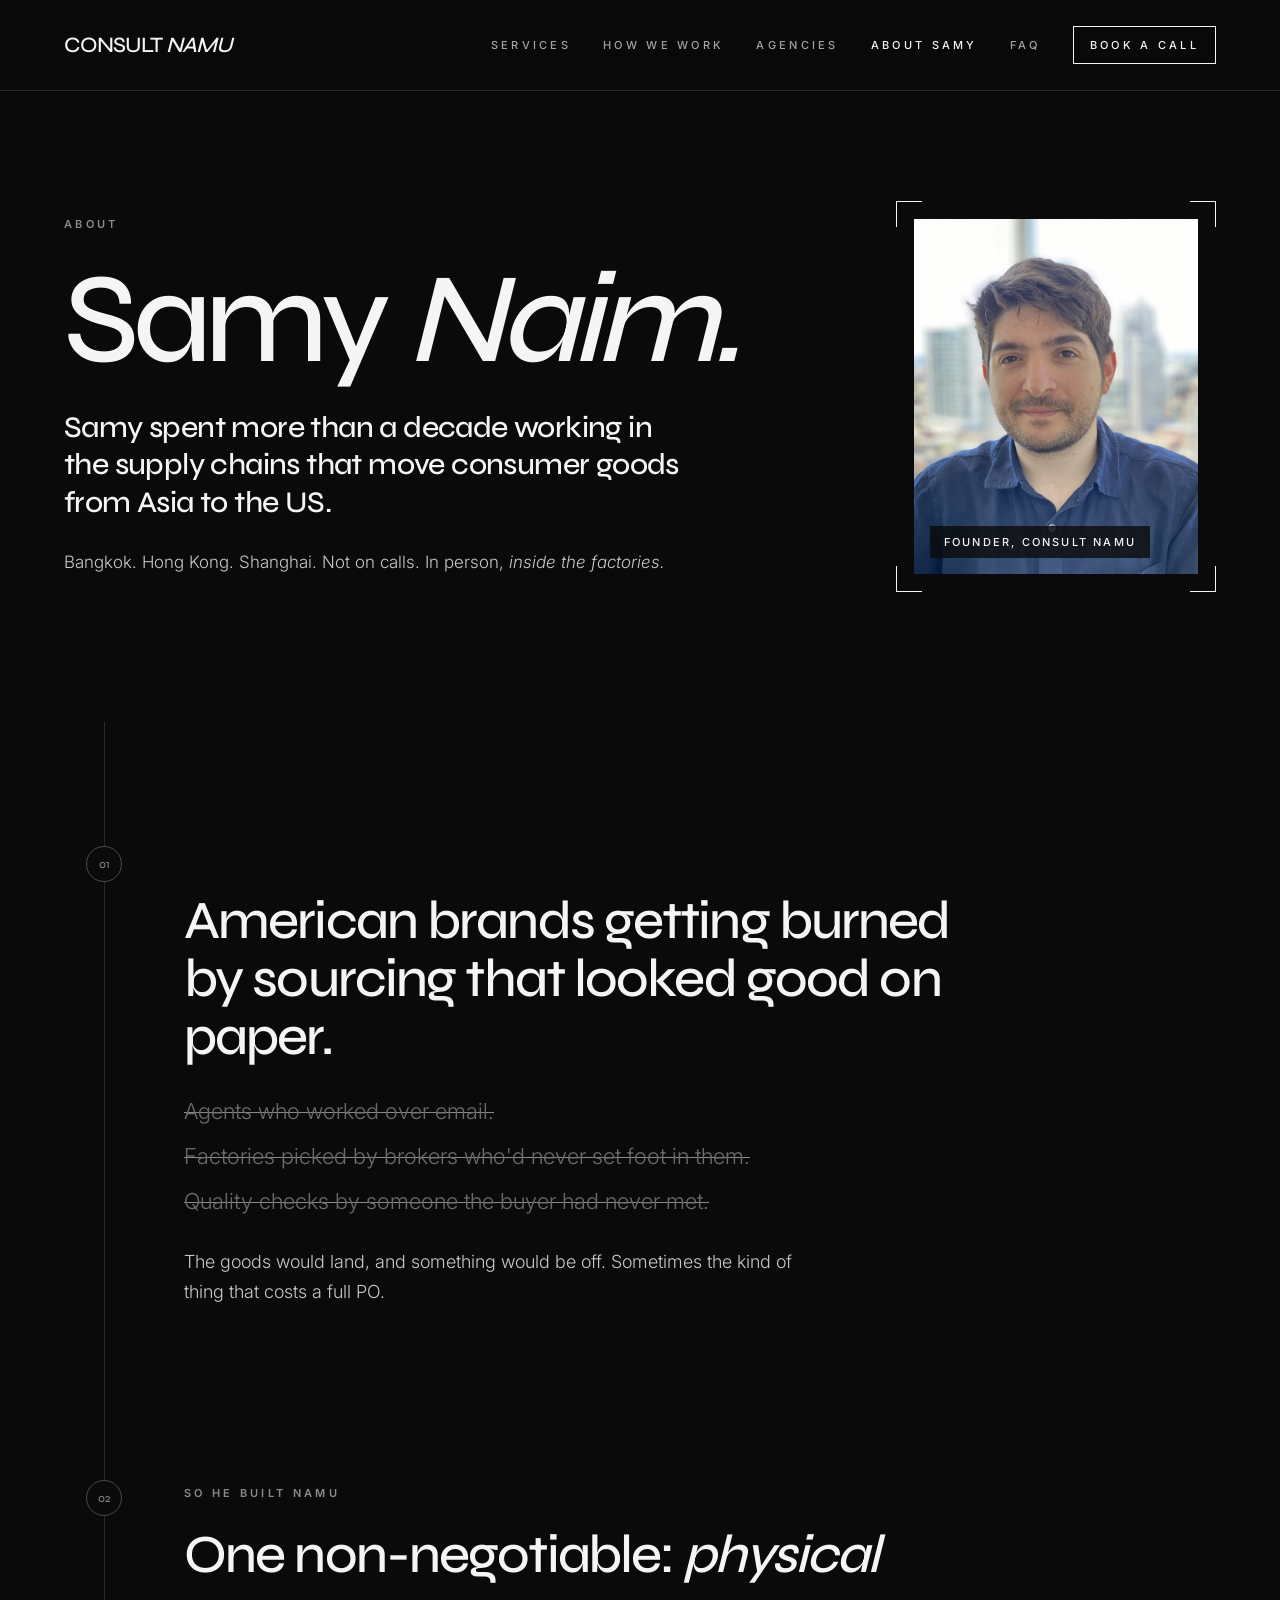
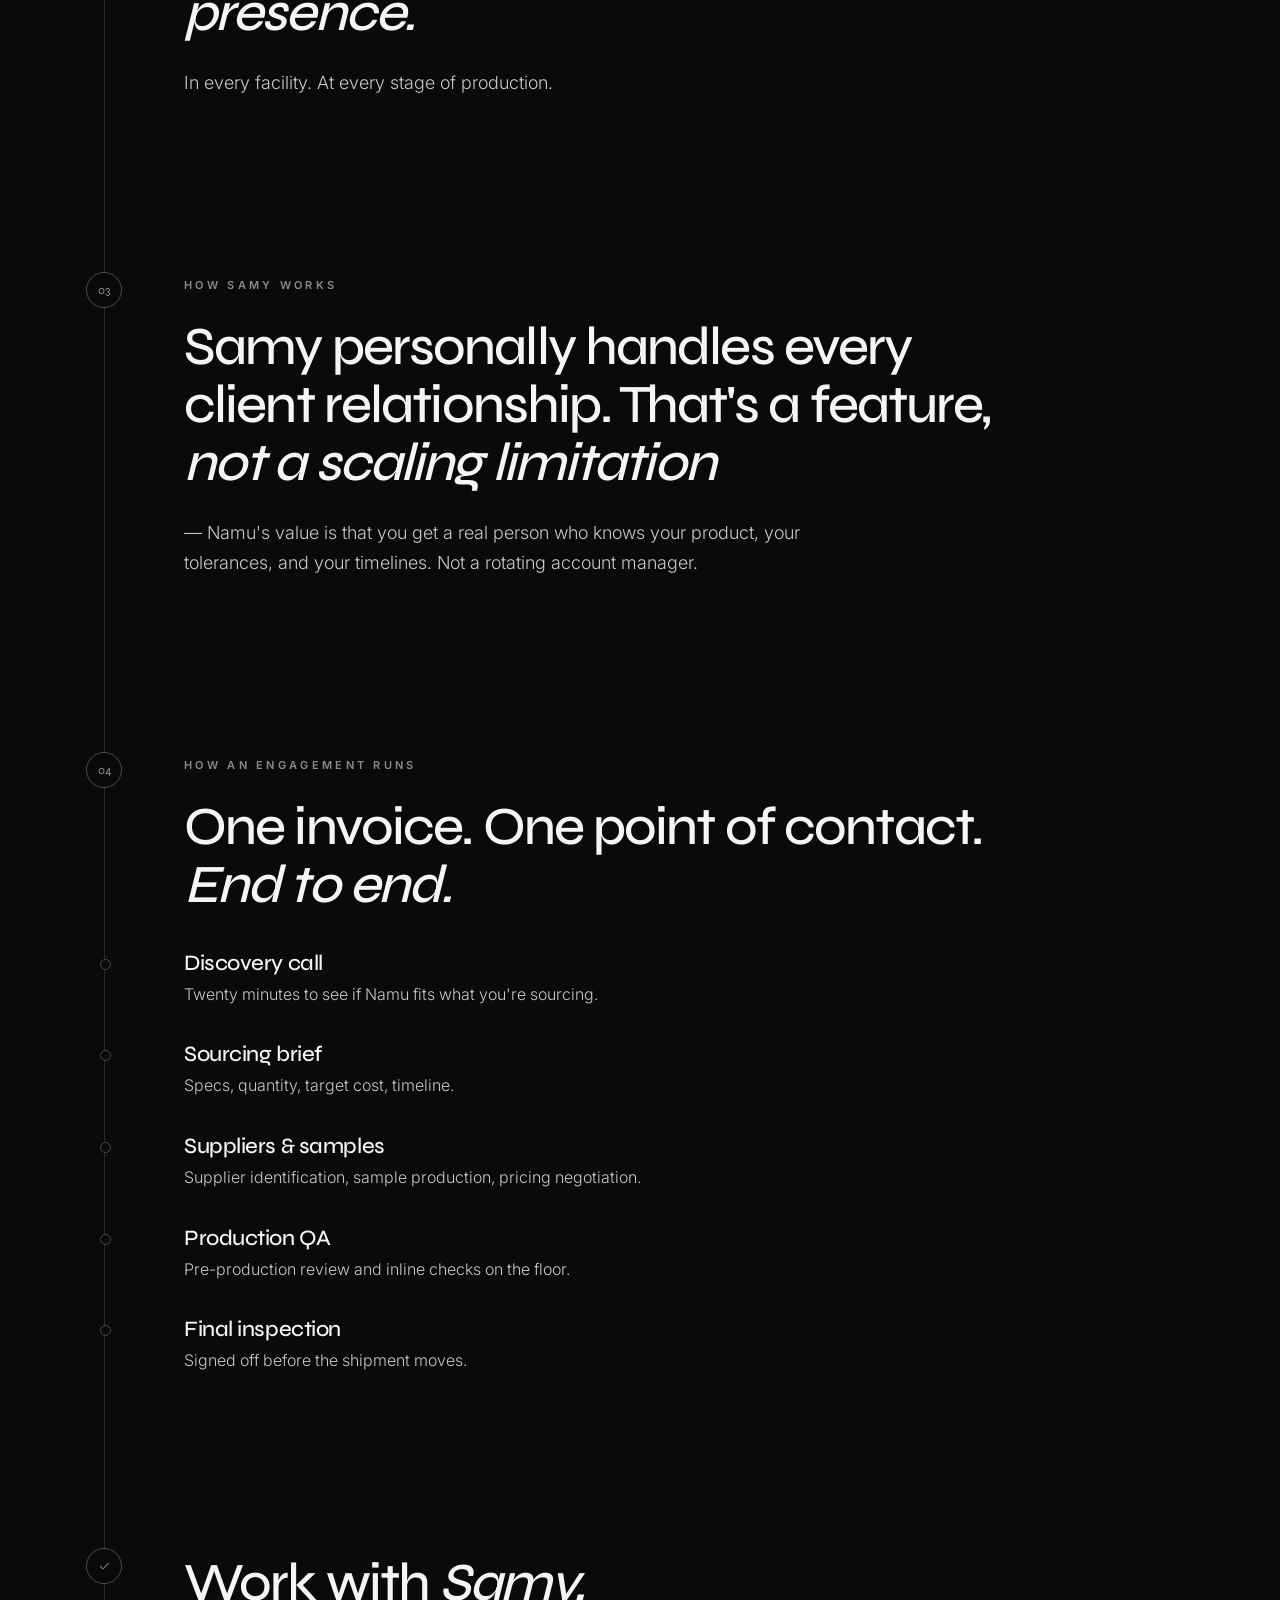
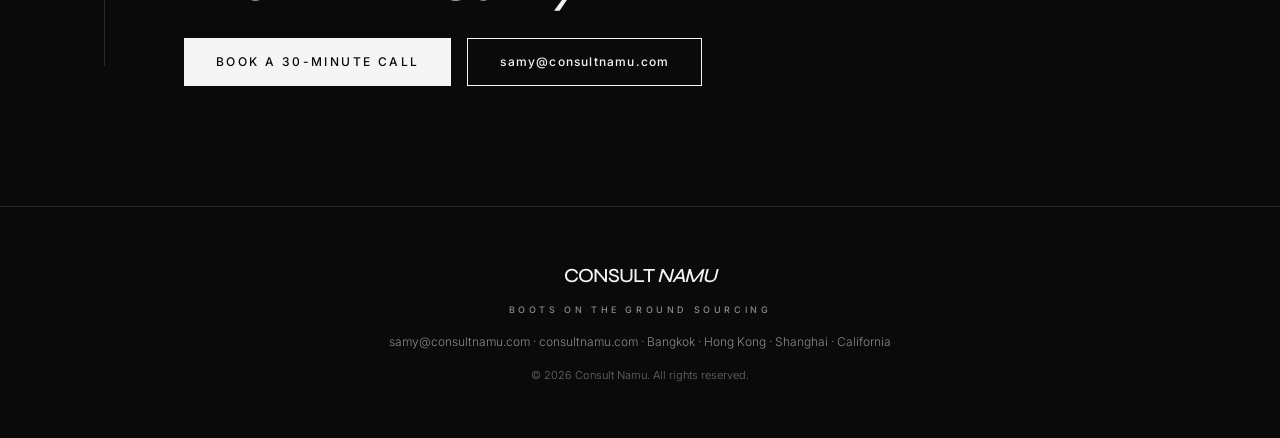
==== commit bbe22040: "Book a call buttons open Samy's Calendly (30-minute call, new tab); samy.html: Book a free consultat" ====
--- a/about.html
+++ b/about.html
@@ -6,7 +6,7 @@
   <title>About Samy Naim | Consult Namu</title>
   <meta name="description" content="Samy Naim spent more than a decade in the supply chains that move consumer goods from Asia to the US. Meet the founder of Consult Namu.">
   <link rel="canonical" href="https://consultnamu.com/about.html">
-  <meta name="robots" content="noindex, nofollow">
+  <meta name="robots" content="index, follow">
   <meta name="theme-color" content="#0A0A0A">
   <meta name="author" content="Consult Namu">
 
@@ -84,7 +84,7 @@
   <link rel="preconnect" href="https://fonts.gstatic.com" crossorigin>
   <link href="https://fonts.googleapis.com/css2?family=Inter:wght@300;400;500;600&family=Syne:wght@400;500;600;700&display=swap" rel="stylesheet">
 
-  <link rel="stylesheet" href="styles.css?v=bcb2b54">
+  <link rel="stylesheet" href="styles.css">
   <script>document.documentElement.classList.add("js")</script>
 </head>
 <body>
@@ -100,7 +100,7 @@
       <a href="index.html#agencies">Agencies</a>
       <a href="about.html" aria-current="page">About Samy</a>
       <a href="how-we-work.html#faq">FAQ</a>
-      <a href="mailto:samy@consultnamu.com?subject=Call%20request" class="nav-cta">Book a call</a>
+      <a href="https://calendly.com/samy-consultnamu/free-consultation" target="_blank" rel="noopener" class="nav-cta">Book a call</a>
     </nav>
   </div>
 </header>
@@ -176,7 +176,7 @@
     <span class="stop stop-end" aria-hidden="true">✓</span>
     <p class="ch-lead reveal">Work with <em>Samy.</em></p>
     <div class="buttons reveal">
-      <a href="mailto:samy@consultnamu.com?subject=Call%20request%20(About%20page)" class="btn btn-solid">Book a 20-minute call</a>
+      <a href="https://calendly.com/samy-consultnamu/free-consultation" target="_blank" rel="noopener" class="btn btn-solid">Book a 30-minute call</a>
       <a href="mailto:samy@consultnamu.com?subject=Website%20inquiry" class="btn btn-outline btn-email">samy@consultnamu.com</a>
     </div>
   </article>
@@ -194,7 +194,7 @@
   </div>
 </footer>
 
-<script src="interactions.js?v=bcb2b54" defer></script>
+<script src="interactions.js" defer></script>
 <script>
 (function(){var b=document.querySelector('.nav-toggle'),h=document.querySelector('.header');if(!b)return;
 b.addEventListener('click',function(){var o=h.classList.toggle('menu-open');b.setAttribute('aria-expanded',o);b.setAttribute('aria-label',o?'Close menu':'Open menu');document.body.style.overflow=o?'hidden':'';});
--- a/styles.css
+++ b/styles.css
@@ -517,8 +517,6 @@
 .mk-tags { display: block; margin-top: 10px; font-size: 11px; font-weight: 500; letter-spacing: .25em; text-transform: uppercase; color: var(--muted); max-height: 0; opacity: 0; overflow: hidden; transition: max-height .4s, opacity .4s; }
 .mk-row.on h3 { color: var(--white); font-style: italic; transform: translateX(10px); }
 .mk-row.on .mk-tags { max-height: 40px; opacity: 1; color: var(--white); transform: translateX(10px); }
-.mk-foot { display: flex; flex-wrap: wrap; align-items: baseline; justify-content: space-between; gap: 20px; }
-.mk-foot p { font-family: 'Syne', sans-serif; font-size: 24px; letter-spacing: -0.02em; color: var(--body); }
 .ed-marquee { overflow: hidden; border-top: 1px solid var(--line); border-bottom: 1px solid var(--line); padding: 22px 0; margin-bottom: 70px; }
 .ed-track { display: flex; width: max-content; animation: edScroll 60s linear infinite; }
 .ed-track span { white-space: nowrap; font-size: 12px; font-weight: 500; letter-spacing: .32em; text-transform: uppercase; color: var(--muted); }
@@ -530,7 +528,6 @@
   .mk-panel { position: relative; top: 0; }
   .mk-row { grid-template-columns: 40px 1fr; padding: 20px 0; }
   .mk-n { padding-top: 6px; }
-  .mk-foot p { font-size: 20px; }
 }
 
 
